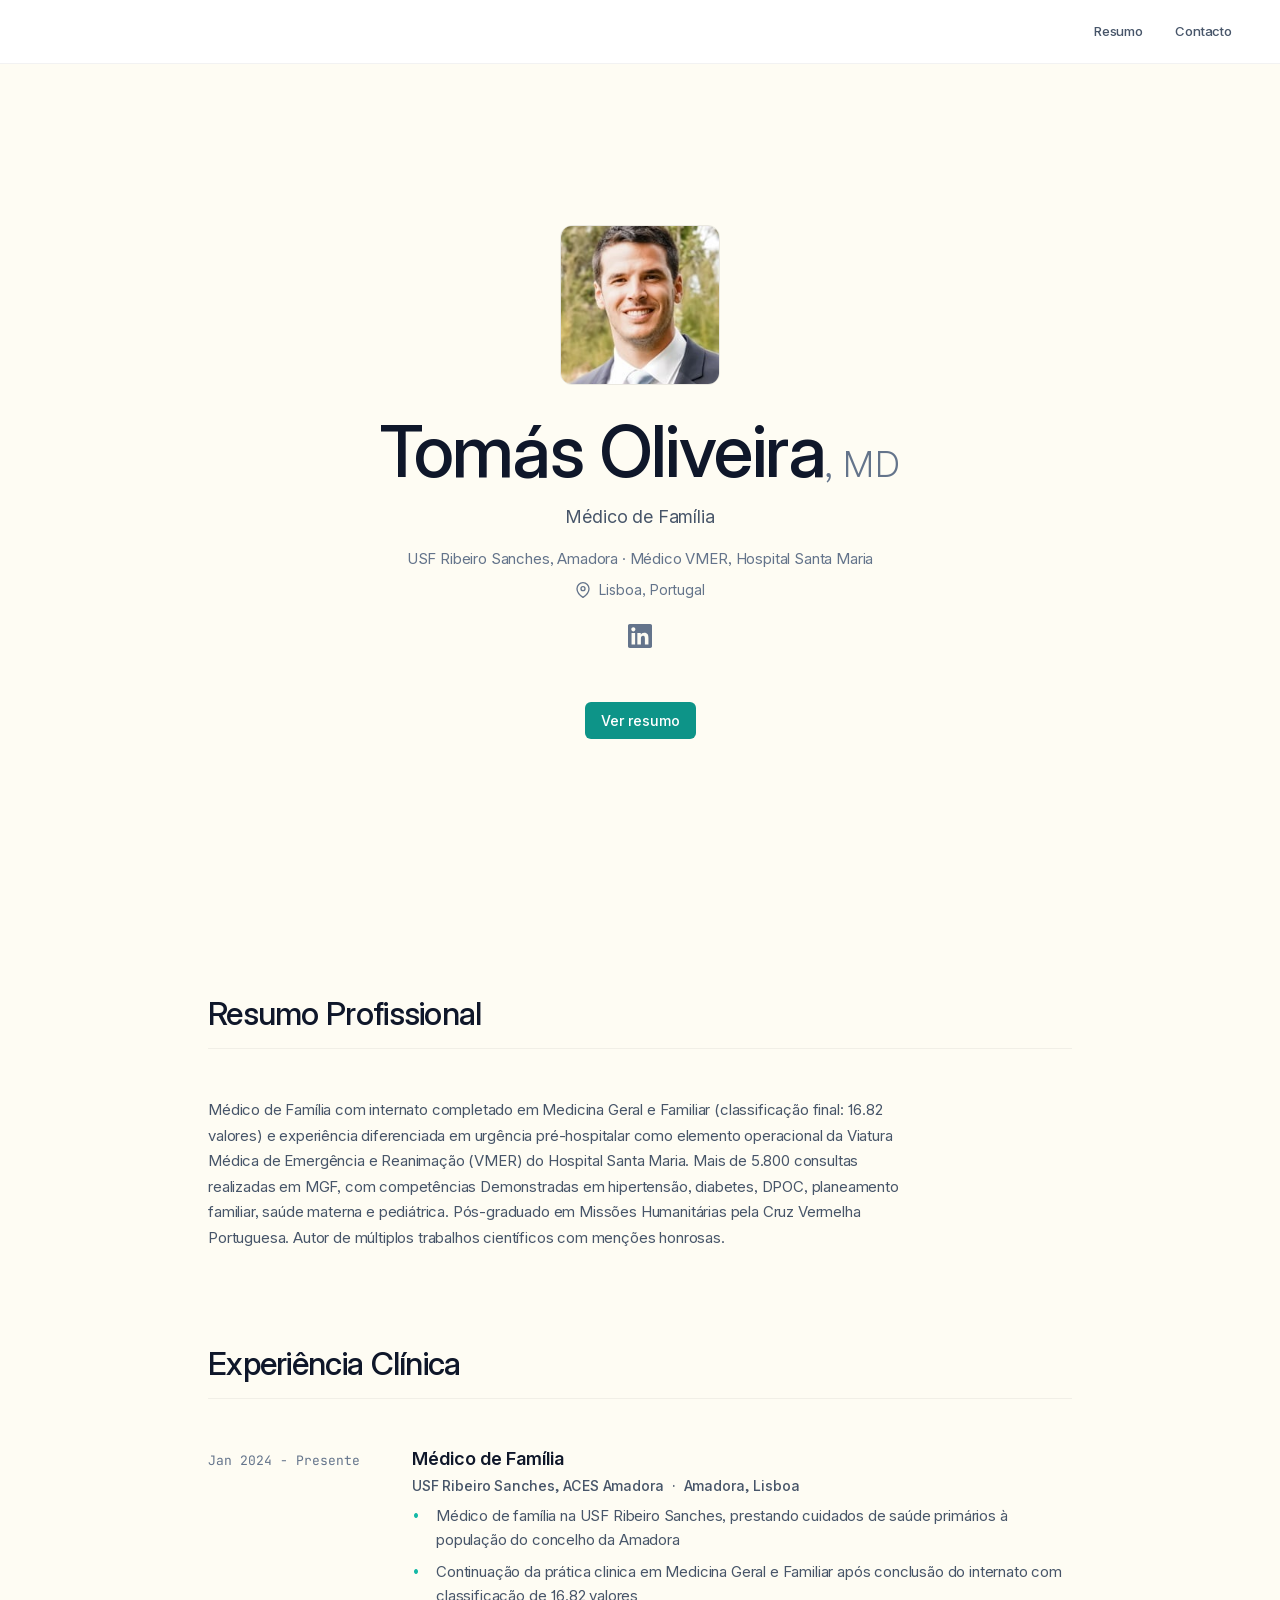
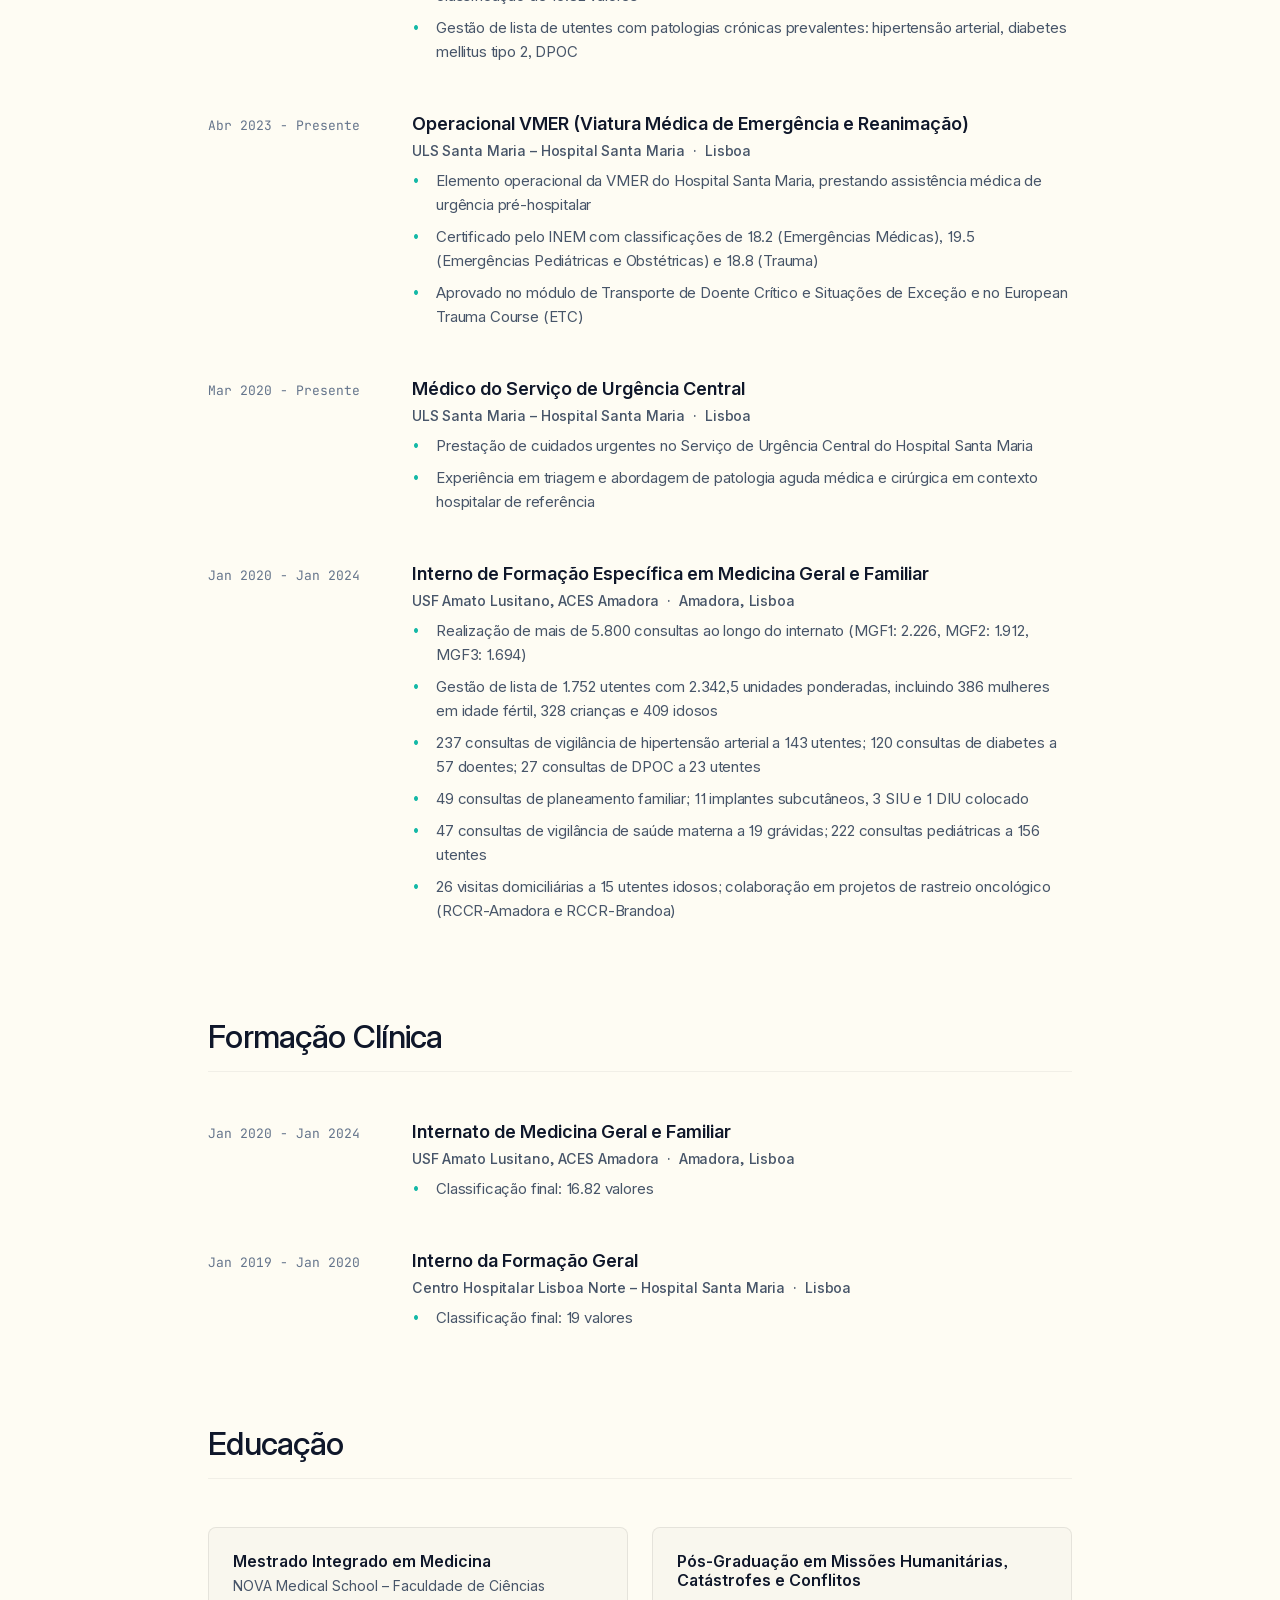
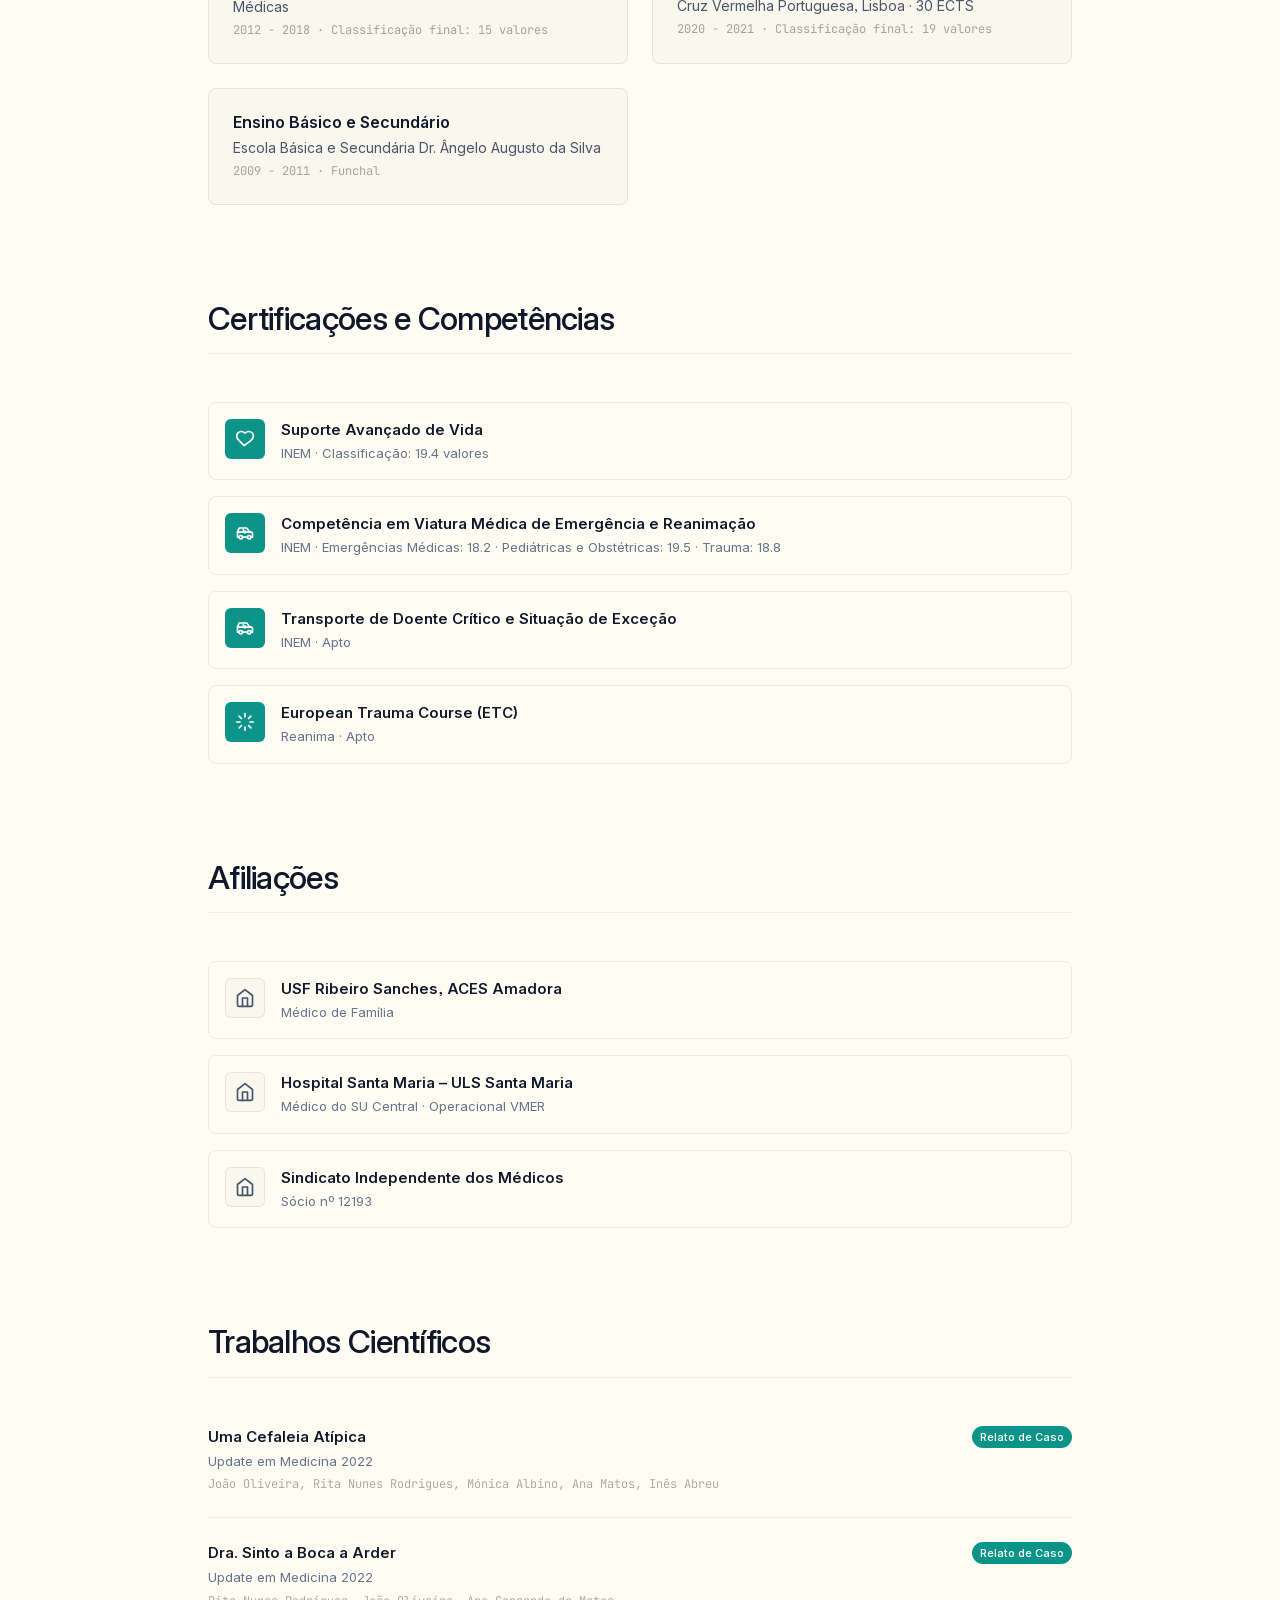
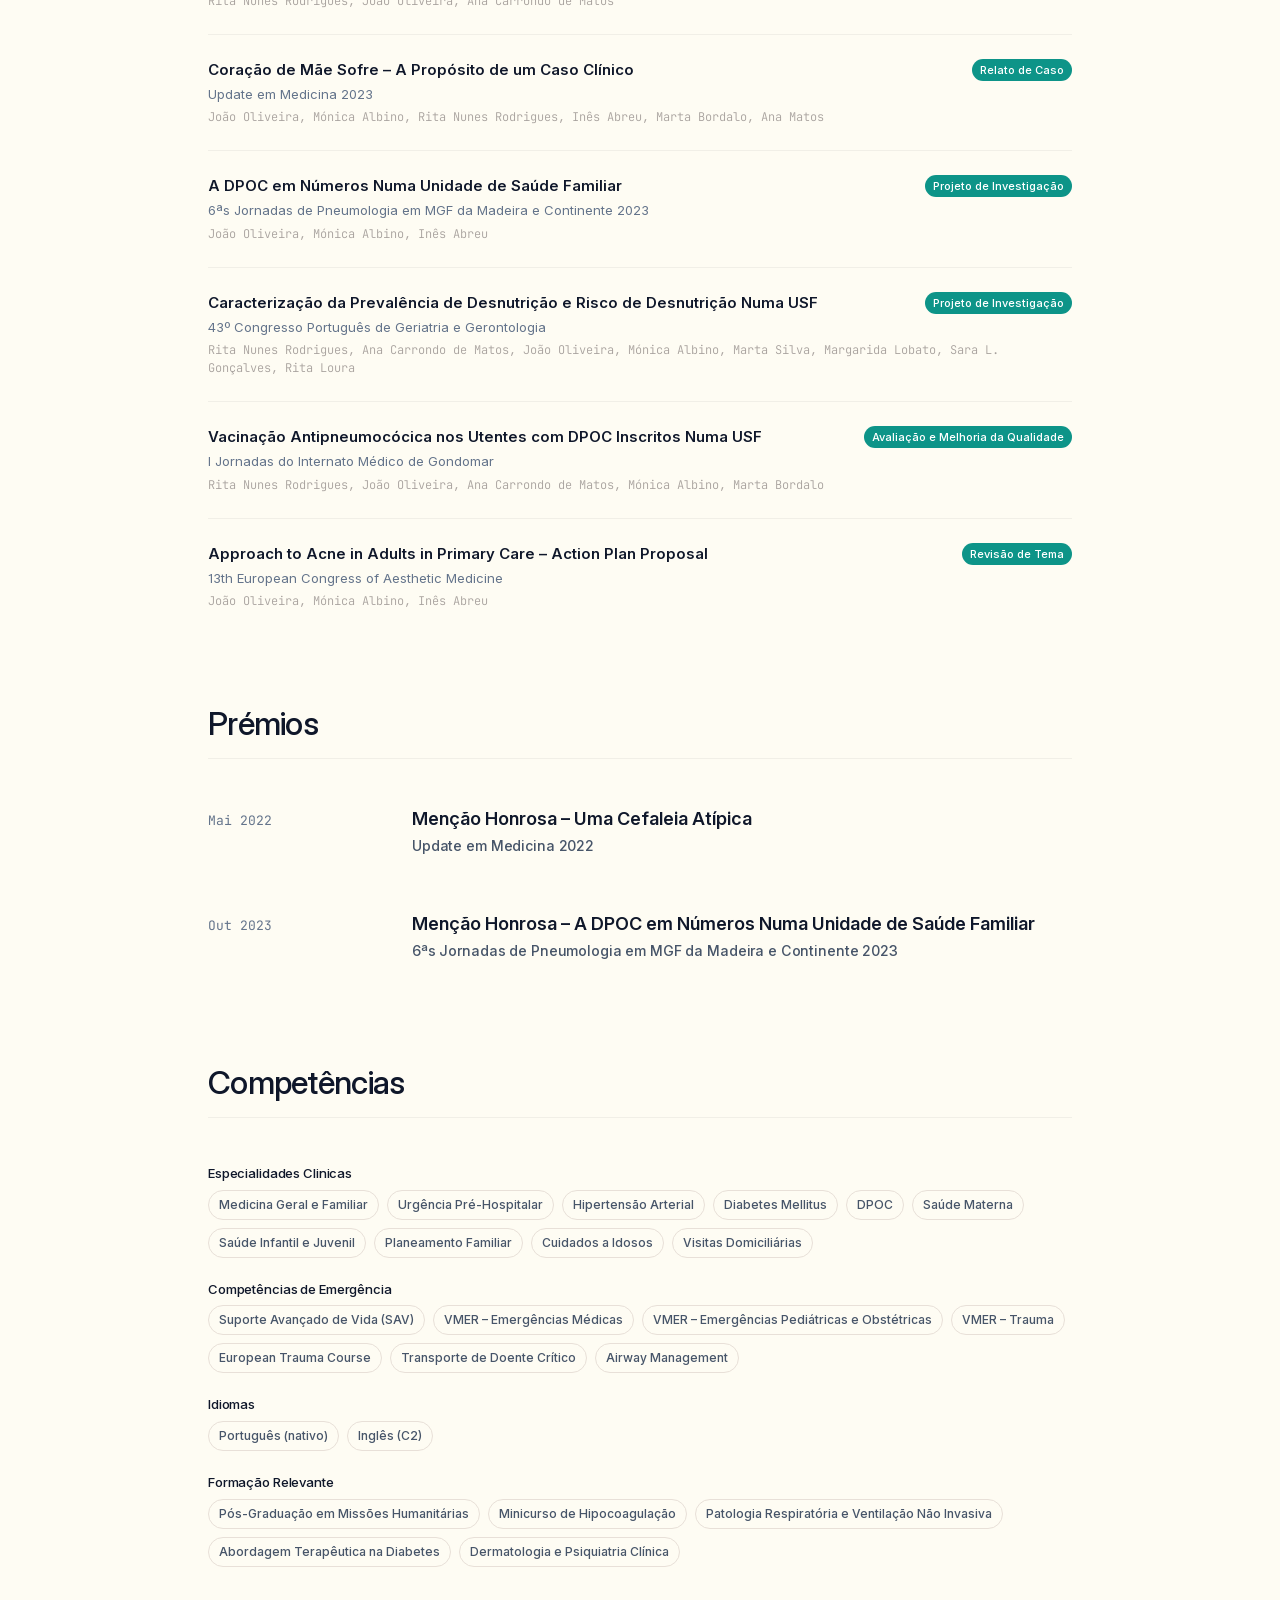
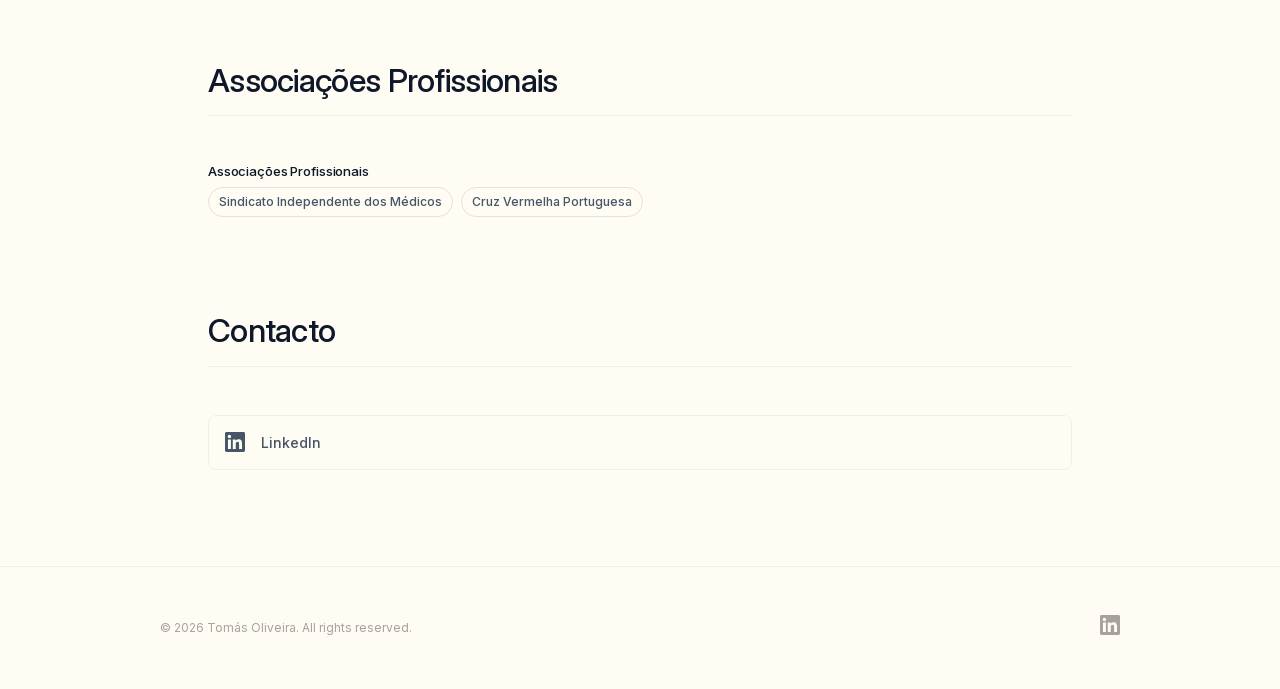
==== index.html @ e5f1d6d7 "deploy: cc058624e154f4383cb683b1520961859eaf0ead" ====
<!doctype html><html lang=pt-pt style="font-feature-settings:'cv01','ss03'"><head><meta name=generator content="Hugo 0.146.0"><meta charset=utf-8><meta name=viewport content="width=device-width,initial-scale=1"><title>Tomás Oliveira</title>
<meta name=description content="Médico de Família · VMER INEM · Hospital Santa Maria"><meta name=theme-color content="#0a0908"><meta property="og:title" content="Tomás Oliveira"><meta property="og:description" content="Médico de Família · VMER INEM · Hospital Santa Maria"><meta property="og:type" content="website"><meta property="og:url" content="https://pmargarido.dev/"><link rel=preload href=/fonts/InterVariable.woff2 as=font type=font/woff2 crossorigin><link rel=preload href=/fonts/JetBrainsMono-Light.woff2 as=font type=font/woff2 crossorigin><link rel=preload href=/fonts/Inter-Light.woff2 as=font type=font/woff2 crossorigin><link rel=stylesheet href=/css/style.css></head><body><a href=#main class=skip-link>Skip to main content</a><header class=navbar role=banner><button class=nav-toggle aria-label="Toggle navigation" aria-expanded=false aria-controls=nav-menu><svg width="24" height="24" viewBox="0 0 24 24" fill="none" stroke="currentcolor" stroke-width="2" stroke-linecap="round"><line x1="3" y1="6" x2="21" y2="6"/><line x1="3" y1="12" x2="21" y2="12"/><line x1="3" y1="18" x2="21" y2="18"/></svg></button><nav id=nav-menu class=nav-links role=navigation aria-label="Main navigation"><a href=/#resume class=nav-link>Resumo</a>
<a href=/#contacto class=nav-link>Contacto</a></nav></header><main id=main><section class=hero><div class=hero-inner><img src=/photo.jpg alt="Tomás Oliveira" class=hero-photo onerror='this.style.display="none",this.nextElementSibling.style.display="flex"'><div class=hero-photo-placeholder style=display:none><svg width="48" height="48" viewBox="0 0 24 24" fill="none" stroke="currentcolor" stroke-width="1.5" stroke-linecap="round" stroke-linejoin="round"><path d="M20 21v-2a4 4 0 00-4-4H8a4 4 0 00-4 4v2"/><circle cx="12" cy="7" r="4"/></svg></div><h1 class=hero-name>Tomás Oliveira<span class=name-credentials>, MD</span></h1><p class=hero-role>Médico de Família</p><p class=hero-tagline>USF Ribeiro Sanches, Amadora · Médico VMER, Hospital Santa Maria</p><p class=hero-location><svg width="16" height="16" viewBox="0 0 24 24" fill="none" stroke="currentcolor" stroke-width="2" stroke-linecap="round" stroke-linejoin="round"><path d="M21 10c0 7-9 13-9 13s-9-6-9-13a9 9 0 0118 0z"/><circle cx="12" cy="10" r="3"/></svg>
<span>Lisboa, Portugal</span></p><div class=hero-social><a href=https://linkedin.com/in/joao-tomas-oliveira class=social-link aria-label=LinkedIn target=_blank rel="noopener noreferrer"><svg width="24" height="24" viewBox="0 0 24 24" fill="currentcolor"><path d="M20.447 20.452h-3.554v-5.569c0-1.328-.027-3.037-1.852-3.037-1.853.0-2.136 1.445-2.136 2.939v5.667H9.351V9h3.414v1.561h.046c.477-.9 1.637-1.85 3.37-1.85 3.601.0 4.267 2.37 4.267 5.455v6.286zM5.337 7.433c-1.144.0-2.063-.926-2.063-2.065.0-1.138.92-2.063 2.063-2.063 1.14.0 2.064.925 2.064 2.063.0 1.139-.925 2.065-2.064 2.065zm1.782 13.019H3.555V9h3.564v11.452zM22.225.0H1.771C.792.0.0.774.0 1.729v20.542C0 23.227.792 24 1.771 24h20.451C23.2 24 24 23.227 24 22.271V1.729C24 .774 23.2.0 22.222.0h.003z"/></svg></a></div><a href=#resume class=btn-primary>Ver resumo</a></div></section><section id=resume class=resume-section><div class=section-block><h2 class=section-heading>Resumo Profissional</h2><div class=summary-block><p>Médico de Família com internato completado em Medicina Geral e Familiar (classificação final: 16.82 valores) e experiência diferenciada em urgência pré-hospitalar como elemento operacional da Viatura Médica de Emergência e Reanimação (VMER) do Hospital Santa Maria. Mais de 5.800 consultas realizadas em MGF, com competências Demonstradas em hipertensão, diabetes, DPOC, planeamento familiar, saúde materna e pediátrica. Pós-graduado em Missões Humanitárias pela Cruz Vermelha Portuguesa. Autor de múltiplos trabalhos científicos com menções honrosas.</p></div></div><div class=section-block><h2 class=section-heading>Experiência Clínica</h2><div class=timeline><div class=timeline-entry><div class=timeline-period>Jan 2024 - Presente</div><div class=timeline-content><h3 class=timeline-title>Médico de Família</h3><p class=timeline-meta>USF Ribeiro Sanches, ACES Amadora<span class=meta-separator>&#183;</span>Amadora, Lisboa</p><ul class=timeline-highlights><li>Médico de família na USF Ribeiro Sanches, prestando cuidados de saúde primários à população do concelho da Amadora</li><li>Continuação da prática clinica em Medicina Geral e Familiar após conclusão do internato com classificação de 16.82 valores</li><li>Gestão de lista de utentes com patologias crónicas prevalentes: hipertensão arterial, diabetes mellitus tipo 2, DPOC</li></ul></div></div><div class=timeline-entry><div class=timeline-period>Abr 2023 - Presente</div><div class=timeline-content><h3 class=timeline-title>Operacional VMER (Viatura Médica de Emergência e Reanimação)</h3><p class=timeline-meta>ULS Santa Maria – Hospital Santa Maria<span class=meta-separator>&#183;</span>Lisboa</p><ul class=timeline-highlights><li>Elemento operacional da VMER do Hospital Santa Maria, prestando assistência médica de urgência pré-hospitalar</li><li>Certificado pelo INEM com classificações de 18.2 (Emergências Médicas), 19.5 (Emergências Pediátricas e Obstétricas) e 18.8 (Trauma)</li><li>Aprovado no módulo de Transporte de Doente Crítico e Situações de Exceção e no European Trauma Course (ETC)</li></ul></div></div><div class=timeline-entry><div class=timeline-period>Mar 2020 - Presente</div><div class=timeline-content><h3 class=timeline-title>Médico do Serviço de Urgência Central</h3><p class=timeline-meta>ULS Santa Maria – Hospital Santa Maria<span class=meta-separator>&#183;</span>Lisboa</p><ul class=timeline-highlights><li>Prestação de cuidados urgentes no Serviço de Urgência Central do Hospital Santa Maria</li><li>Experiência em triagem e abordagem de patologia aguda médica e cirúrgica em contexto hospitalar de referência</li></ul></div></div><div class=timeline-entry><div class=timeline-period>Jan 2020 - Jan 2024</div><div class=timeline-content><h3 class=timeline-title>Interno de Formação Específica em Medicina Geral e Familiar</h3><p class=timeline-meta>USF Amato Lusitano, ACES Amadora<span class=meta-separator>&#183;</span>Amadora, Lisboa</p><ul class=timeline-highlights><li>Realização de mais de 5.800 consultas ao longo do internato (MGF1: 2.226, MGF2: 1.912, MGF3: 1.694)</li><li>Gestão de lista de 1.752 utentes com 2.342,5 unidades ponderadas, incluindo 386 mulheres em idade fértil, 328 crianças e 409 idosos</li><li>237 consultas de vigilância de hipertensão arterial a 143 utentes; 120 consultas de diabetes a 57 doentes; 27 consultas de DPOC a 23 utentes</li><li>49 consultas de planeamento familiar; 11 implantes subcutâneos, 3 SIU e 1 DIU colocado</li><li>47 consultas de vigilância de saúde materna a 19 grávidas; 222 consultas pediátricas a 156 utentes</li><li>26 visitas domiciliárias a 15 utentes idosos; colaboração em projetos de rastreio oncológico (RCCR-Amadora e RCCR-Brandoa)</li></ul></div></div></div></div><div class=section-block><h2 class=section-heading>Formação Clínica</h2><div class=timeline><div class=timeline-entry><div class=timeline-period>Jan 2020 - Jan 2024</div><div class=timeline-content><h3 class=timeline-title>Internato de Medicina Geral e Familiar</h3><p class=timeline-meta>USF Amato Lusitano, ACES Amadora<span class=meta-separator>&#183;</span>Amadora, Lisboa</p><ul class=timeline-highlights><li>Classificação final: 16.82 valores</li></ul></div></div><div class=timeline-entry><div class=timeline-period>Jan 2019 - Jan 2020</div><div class=timeline-content><h3 class=timeline-title>Interno da Formação Geral</h3><p class=timeline-meta>Centro Hospitalar Lisboa Norte – Hospital Santa Maria<span class=meta-separator>&#183;</span>Lisboa</p><ul class=timeline-highlights><li>Classificação final: 19 valores</li></ul></div></div></div></div><div class=section-block><h2 class=section-heading>Educação</h2><div class=education-grid><div class=education-card><h3 class=education-degree>Mestrado Integrado em Medicina</h3><p class=education-school>NOVA Medical School – Faculdade de Ciências Médicas</p><p class=education-year>2012 - 2018 · Classificação final: 15 valores</p></div><div class=education-card><h3 class=education-degree>Pós-Graduação em Missões Humanitárias, Catástrofes e Conflitos</h3><p class=education-school>Cruz Vermelha Portuguesa, Lisboa · 30 ECTS</p><p class=education-year>2020 - 2021 · Classificação final: 19 valores</p></div><div class=education-card><h3 class=education-degree>Ensino Básico e Secundário</h3><p class=education-school>Escola Básica e Secundária Dr. Ângelo Augusto da Silva</p><p class=education-year>2009 - 2011 · Funchal</p></div></div></div><div class=section-block><h2 class=section-heading>Certificações e Competências</h2><div class=certification-list><div class=certification-item><div class=certification-icon><svg width="20" height="20" viewBox="0 0 24 24" fill="none" stroke="currentcolor" stroke-width="2" stroke-linecap="round" stroke-linejoin="round"><path d="M19 14c1.49-1.46 3-3.21 3-5.5A5.5 5.5.0 0016.5 3c-1.74.0-3.41.81-4.5 2.09C10.91 3.81 9.24 3 7.5 3A5.5 5.5.0 002 8.5c0 2.3 1.5 4.05 3 5.5l6 6z"/></svg></div><div class=certification-content><p class=certification-name>Suporte Avançado de Vida</p><p class=certification-detail>INEM · Classificação: 19.4 valores</p></div></div><div class=certification-item><div class=certification-icon><svg width="20" height="20" viewBox="0 0 24 24" fill="none" stroke="currentcolor" stroke-width="2" stroke-linecap="round" stroke-linejoin="round"><path d="M7 17m-2 0a2 2 0 104 0 2 2 0 10-4 0"/><path d="M17 17m-2 0a2 2 0 104 0 2 2 0 10-4 0"/><path d="M5 17H3v-6l2-5h9l4 5h1a2 2 0 012 2v4h-2"/><path d="M9 17h6"/><path d="M3 11h16"/><path d="M10 8v3"/><path d="M12 9.5V12"/></svg></div><div class=certification-content><p class=certification-name>Competência em Viatura Médica de Emergência e Reanimação</p><p class=certification-detail>INEM · Emergências Médicas: 18.2 · Pediátricas e Obstétricas: 19.5 · Trauma: 18.8</p></div></div><div class=certification-item><div class=certification-icon><svg width="20" height="20" viewBox="0 0 24 24" fill="none" stroke="currentcolor" stroke-width="2" stroke-linecap="round" stroke-linejoin="round"><path d="M7 17m-2 0a2 2 0 104 0 2 2 0 10-4 0"/><path d="M17 17m-2 0a2 2 0 104 0 2 2 0 10-4 0"/><path d="M5 17H3v-6l2-5h9l4 5h1a2 2 0 012 2v4h-2"/><path d="M9 17h6"/><path d="M3 11h16"/><path d="M10 8v3"/><path d="M12 9.5V12"/></svg></div><div class=certification-content><p class=certification-name>Transporte de Doente Crítico e Situação de Exceção</p><p class=certification-detail>INEM · Apto</p></div></div><div class=certification-item><div class=certification-icon><svg width="20" height="20" viewBox="0 0 24 24" fill="none" stroke="currentcolor" stroke-width="2" stroke-linecap="round" stroke-linejoin="round"><path d="M12 2v4m0 12v4M4.93 4.93l2.83 2.83m8.48 8.48 2.83 2.83M2 12h4m12 0h4M4.93 19.07l2.83-2.83m8.48-8.48 2.83-2.83"/></svg></div><div class=certification-content><p class=certification-name>European Trauma Course (ETC)</p><p class=certification-detail>Reanima · Apto</p></div></div></div></div><div class=section-block><h2 class=section-heading>Afiliações</h2><div class=affiliation-list><div class=affiliation-item><div class=affiliation-icon><svg width="20" height="20" viewBox="0 0 24 24" fill="none" stroke="currentcolor" stroke-width="2" stroke-linecap="round" stroke-linejoin="round"><path d="M3 9l9-7 9 7v11a2 2 0 01-2 2H5a2 2 0 01-2-2z"/><polyline points="9 22 9 12 15 12 15 22"/></svg></div><div class=affiliation-content><p class=affiliation-name>USF Ribeiro Sanches, ACES Amadora</p><p class=affiliation-role>Médico de Família</p></div></div><div class=affiliation-item><div class=affiliation-icon><svg width="20" height="20" viewBox="0 0 24 24" fill="none" stroke="currentcolor" stroke-width="2" stroke-linecap="round" stroke-linejoin="round"><path d="M3 9l9-7 9 7v11a2 2 0 01-2 2H5a2 2 0 01-2-2z"/><polyline points="9 22 9 12 15 12 15 22"/></svg></div><div class=affiliation-content><p class=affiliation-name>Hospital Santa Maria – ULS Santa Maria</p><p class=affiliation-role>Médico do SU Central · Operacional VMER</p></div></div><div class=affiliation-item><div class=affiliation-icon><svg width="20" height="20" viewBox="0 0 24 24" fill="none" stroke="currentcolor" stroke-width="2" stroke-linecap="round" stroke-linejoin="round"><path d="M3 9l9-7 9 7v11a2 2 0 01-2 2H5a2 2 0 01-2-2z"/><polyline points="9 22 9 12 15 12 15 22"/></svg></div><div class=affiliation-content><p class=affiliation-name>Sindicato Independente dos Médicos</p><p class=affiliation-role>Sócio nº 12193</p></div></div></div></div><div class=section-block><h2 class=section-heading>Trabalhos Científicos</h2><div class=publication-list><div class=publication-entry><div class=publication-header><h3 class=publication-title>Uma Cefaleia Atípica</h3><span class=publication-type>Relato de Caso</span></div><p class=publication-meta>Update em Medicina 2022</p><p class=publication-authors>João Oliveira, Rita Nunes Rodrigues, Mónica Albino, Ana Matos, Inês Abreu</p></div><div class=publication-entry><div class=publication-header><h3 class=publication-title>Dra. Sinto a Boca a Arder</h3><span class=publication-type>Relato de Caso</span></div><p class=publication-meta>Update em Medicina 2022</p><p class=publication-authors>Rita Nunes Rodrigues, João Oliveira, Ana Carrondo de Matos</p></div><div class=publication-entry><div class=publication-header><h3 class=publication-title>Coração de Mãe Sofre – A Propósito de um Caso Clínico</h3><span class=publication-type>Relato de Caso</span></div><p class=publication-meta>Update em Medicina 2023</p><p class=publication-authors>João Oliveira, Mónica Albino, Rita Nunes Rodrigues, Inês Abreu, Marta Bordalo, Ana Matos</p></div><div class=publication-entry><div class=publication-header><h3 class=publication-title>A DPOC em Números Numa Unidade de Saúde Familiar</h3><span class=publication-type>Projeto de Investigação</span></div><p class=publication-meta>6ªs Jornadas de Pneumologia em MGF da Madeira e Continente 2023</p><p class=publication-authors>João Oliveira, Mónica Albino, Inês Abreu</p></div><div class=publication-entry><div class=publication-header><h3 class=publication-title>Caracterização da Prevalência de Desnutrição e Risco de Desnutrição Numa USF</h3><span class=publication-type>Projeto de Investigação</span></div><p class=publication-meta>43º Congresso Português de Geriatria e Gerontologia</p><p class=publication-authors>Rita Nunes Rodrigues, Ana Carrondo de Matos, João Oliveira, Mónica Albino, Marta Silva, Margarida Lobato, Sara L. Gonçalves, Rita Loura</p></div><div class=publication-entry><div class=publication-header><h3 class=publication-title>Vacinação Antipneumocócica nos Utentes com DPOC Inscritos Numa USF</h3><span class=publication-type>Avaliação e Melhoria da Qualidade</span></div><p class=publication-meta>I Jornadas do Internato Médico de Gondomar</p><p class=publication-authors>Rita Nunes Rodrigues, João Oliveira, Ana Carrondo de Matos, Mónica Albino, Marta Bordalo</p></div><div class=publication-entry><div class=publication-header><h3 class=publication-title>Approach to Acne in Adults in Primary Care – Action Plan Proposal</h3><span class=publication-type>Revisão de Tema</span></div><p class=publication-meta>13th European Congress of Aesthetic Medicine</p><p class=publication-authors>João Oliveira, Mónica Albino, Inês Abreu</p></div></div></div><div class=section-block><h2 class=section-heading>Prémios</h2><div class=timeline><div class=timeline-entry><div class=timeline-period>Mai 2022</div><div class=timeline-content><h3 class=timeline-title>Menção Honrosa – Uma Cefaleia Atípica</h3><p class=timeline-meta>Update em Medicina 2022</p></div></div><div class=timeline-entry><div class=timeline-period>Out 2023</div><div class=timeline-content><h3 class=timeline-title>Menção Honrosa – A DPOC em Números Numa Unidade de Saúde Familiar</h3><p class=timeline-meta>6ªs Jornadas de Pneumologia em MGF da Madeira e Continente 2023</p></div></div></div></div><div class=section-block><h2 class=section-heading>Competências</h2><div class=skills-groups><div class=skill-group><h3 class=skill-category-heading>Especialidades Clinicas</h3><div class=skill-category-tags><span class=skill-tag>Medicina Geral e Familiar</span>
<span class=skill-tag>Urgência Pré-Hospitalar</span>
<span class=skill-tag>Hipertensão Arterial</span>
<span class=skill-tag>Diabetes Mellitus</span>
<span class=skill-tag>DPOC</span>
<span class=skill-tag>Saúde Materna</span>
<span class=skill-tag>Saúde Infantil e Juvenil</span>
<span class=skill-tag>Planeamento Familiar</span>
<span class=skill-tag>Cuidados a Idosos</span>
<span class=skill-tag>Visitas Domiciliárias</span></div></div><div class=skill-group><h3 class=skill-category-heading>Competências de Emergência</h3><div class=skill-category-tags><span class=skill-tag>Suporte Avançado de Vida (SAV)</span>
<span class=skill-tag>VMER – Emergências Médicas</span>
<span class=skill-tag>VMER – Emergências Pediátricas e Obstétricas</span>
<span class=skill-tag>VMER – Trauma</span>
<span class=skill-tag>European Trauma Course</span>
<span class=skill-tag>Transporte de Doente Crítico</span>
<span class=skill-tag>Airway Management</span></div></div><div class=skill-group><h3 class=skill-category-heading>Idiomas</h3><div class=skill-category-tags><span class=skill-tag>Português (nativo)</span>
<span class=skill-tag>Inglês (C2)</span></div></div><div class=skill-group><h3 class=skill-category-heading>Formação Relevante</h3><div class=skill-category-tags><span class=skill-tag>Pós-Graduação em Missões Humanitárias</span>
<span class=skill-tag>Minicurso de Hipocoagulação</span>
<span class=skill-tag>Patologia Respiratória e Ventilação Não Invasiva</span>
<span class=skill-tag>Abordagem Terapêutica na Diabetes</span>
<span class=skill-tag>Dermatologia e Psiquiatria Clínica</span></div></div></div></div><div class=section-block><h2 class=section-heading>Associações Profissionais</h2><div class=skills-groups><div class=skill-group><h3 class=skill-category-heading>Associações Profissionais</h3><div class=skill-category-tags><span class=skill-tag>Sindicato Independente dos Médicos</span>
<span class=skill-tag>Cruz Vermelha Portuguesa</span></div></div></div></div><div id=contacto class=section-block><h2 class=section-heading>Contacto</h2><div class=contact-links><a href=https://linkedin.com/in/joao-tomas-oliveira class=contact-item target=_blank rel="noopener noreferrer"><svg width="20" height="20" viewBox="0 0 24 24" fill="currentcolor"><path d="M20.447 20.452h-3.554v-5.569c0-1.328-.027-3.037-1.852-3.037-1.853.0-2.136 1.445-2.136 2.939v5.667H9.351V9h3.414v1.561h.046c.477-.9 1.637-1.85 3.37-1.85 3.601.0 4.267 2.37 4.267 5.455v6.286zM5.337 7.433c-1.144.0-2.063-.926-2.063-2.065.0-1.138.92-2.063 2.063-2.063 1.14.0 2.064.925 2.064 2.063.0 1.139-.925 2.065-2.064 2.065zm1.782 13.019H3.555V9h3.564v11.452zM22.225.0H1.771C.792.0.0.774.0 1.729v20.542C0 23.227.792 24 1.771 24h20.451C23.2 24 24 23.227 24 22.271V1.729C24 .774 23.2.0 22.222.0h.003z"/></svg>
<span>LinkedIn</span></a></div></div></section></main><footer class=footer role=contentinfo><div class=footer-inner><p class=footer-copy>&copy; 2026 Tomás Oliveira. All rights reserved.</p><div class=footer-social><a href=https://linkedin.com/in/joao-tomas-oliveira class=footer-link aria-label=LinkedIn target=_blank rel="noopener noreferrer"><svg width="20" height="20" viewBox="0 0 24 24" fill="currentcolor"><path d="M20.447 20.452h-3.554v-5.569c0-1.328-.027-3.037-1.852-3.037-1.853.0-2.136 1.445-2.136 2.939v5.667H9.351V9h3.414v1.561h.046c.477-.9 1.637-1.85 3.37-1.85 3.601.0 4.267 2.37 4.267 5.455v6.286zM5.337 7.433c-1.144.0-2.063-.926-2.063-2.065.0-1.138.92-2.063 2.063-2.063 1.14.0 2.064.925 2.064 2.063.0 1.139-.925 2.065-2.064 2.065zm1.782 13.019H3.555V9h3.564v11.452zM22.225.0H1.771C.792.0.0.774.0 1.729v20.542C0 23.227.792 24 1.771 24h20.451C23.2 24 24 23.227 24 22.271V1.729C24 .774 23.2.0 22.222.0h.003z"/></svg></a></div></div></footer><script>document.querySelector(".nav-toggle").addEventListener("click",function(){var e=document.getElementById("nav-menu"),t=this.getAttribute("aria-expanded")==="true";this.setAttribute("aria-expanded",!t),e.classList.toggle("active")})</script></body></html>
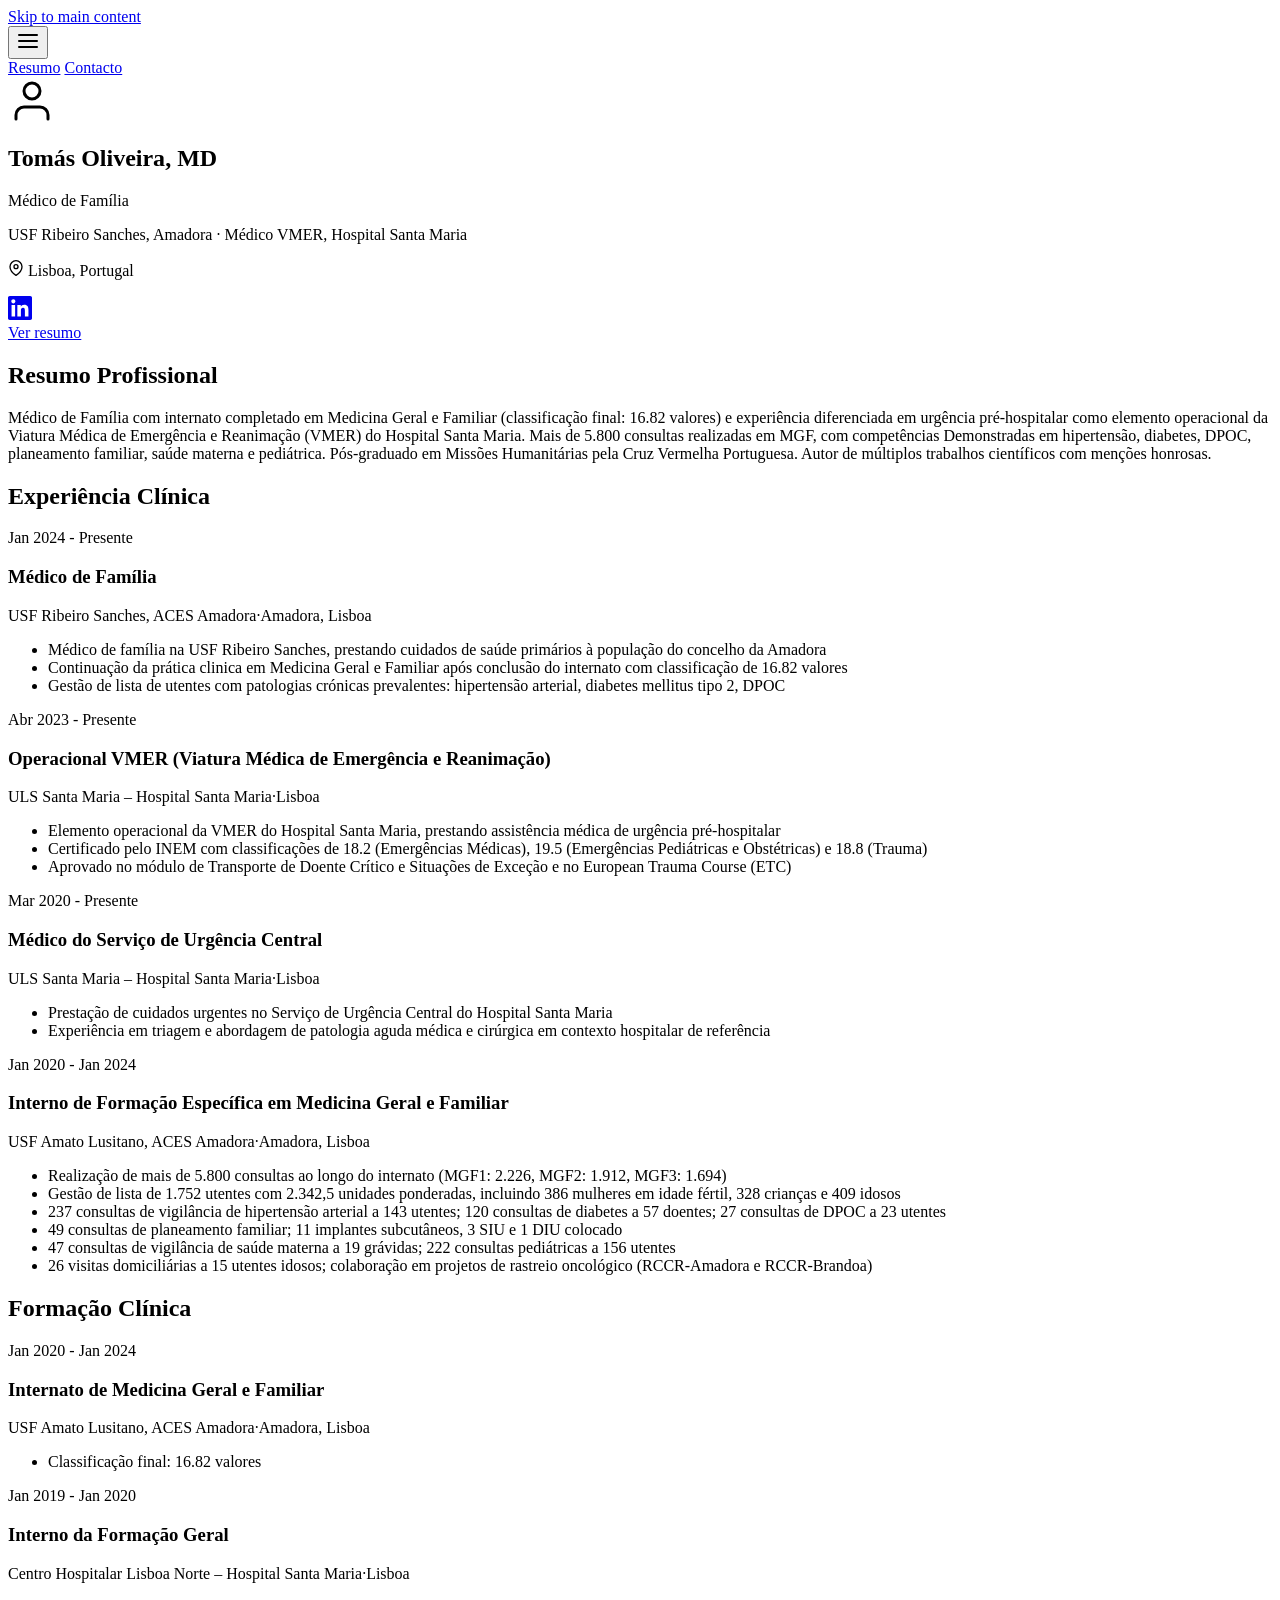
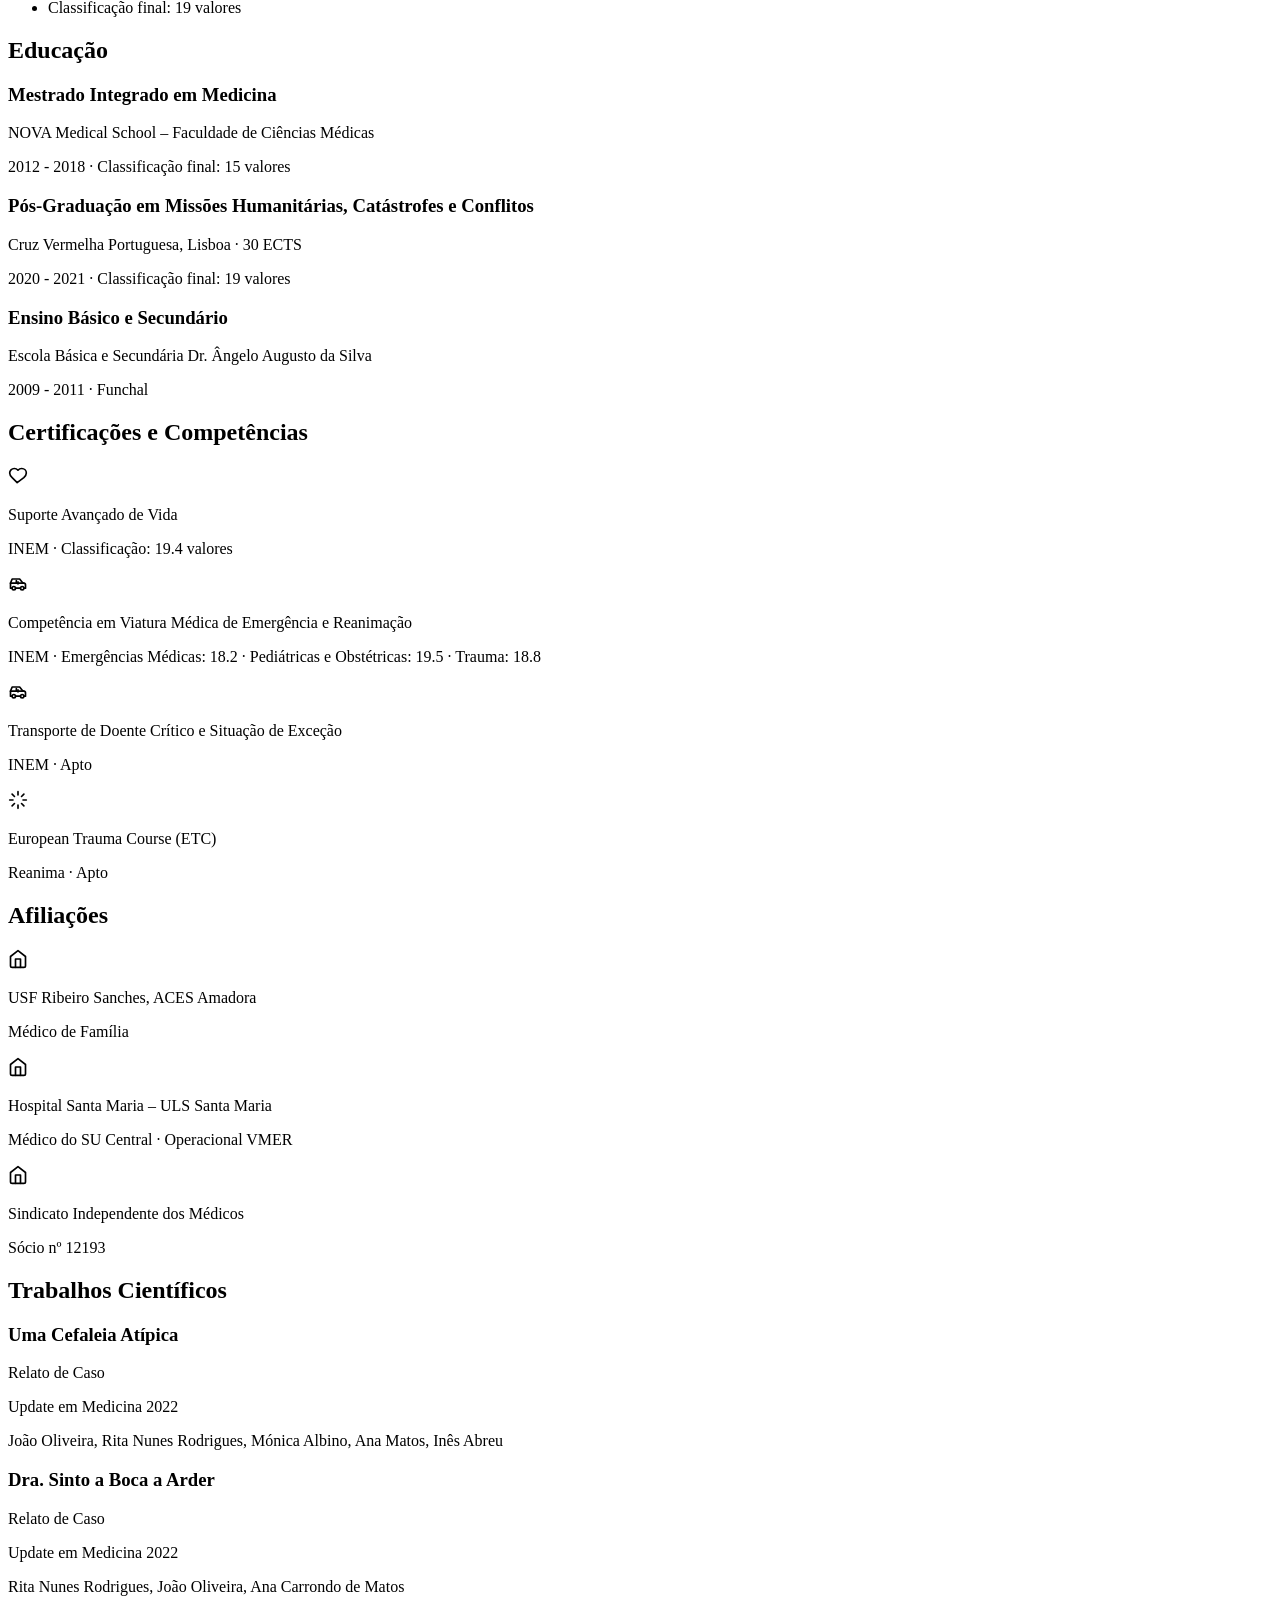
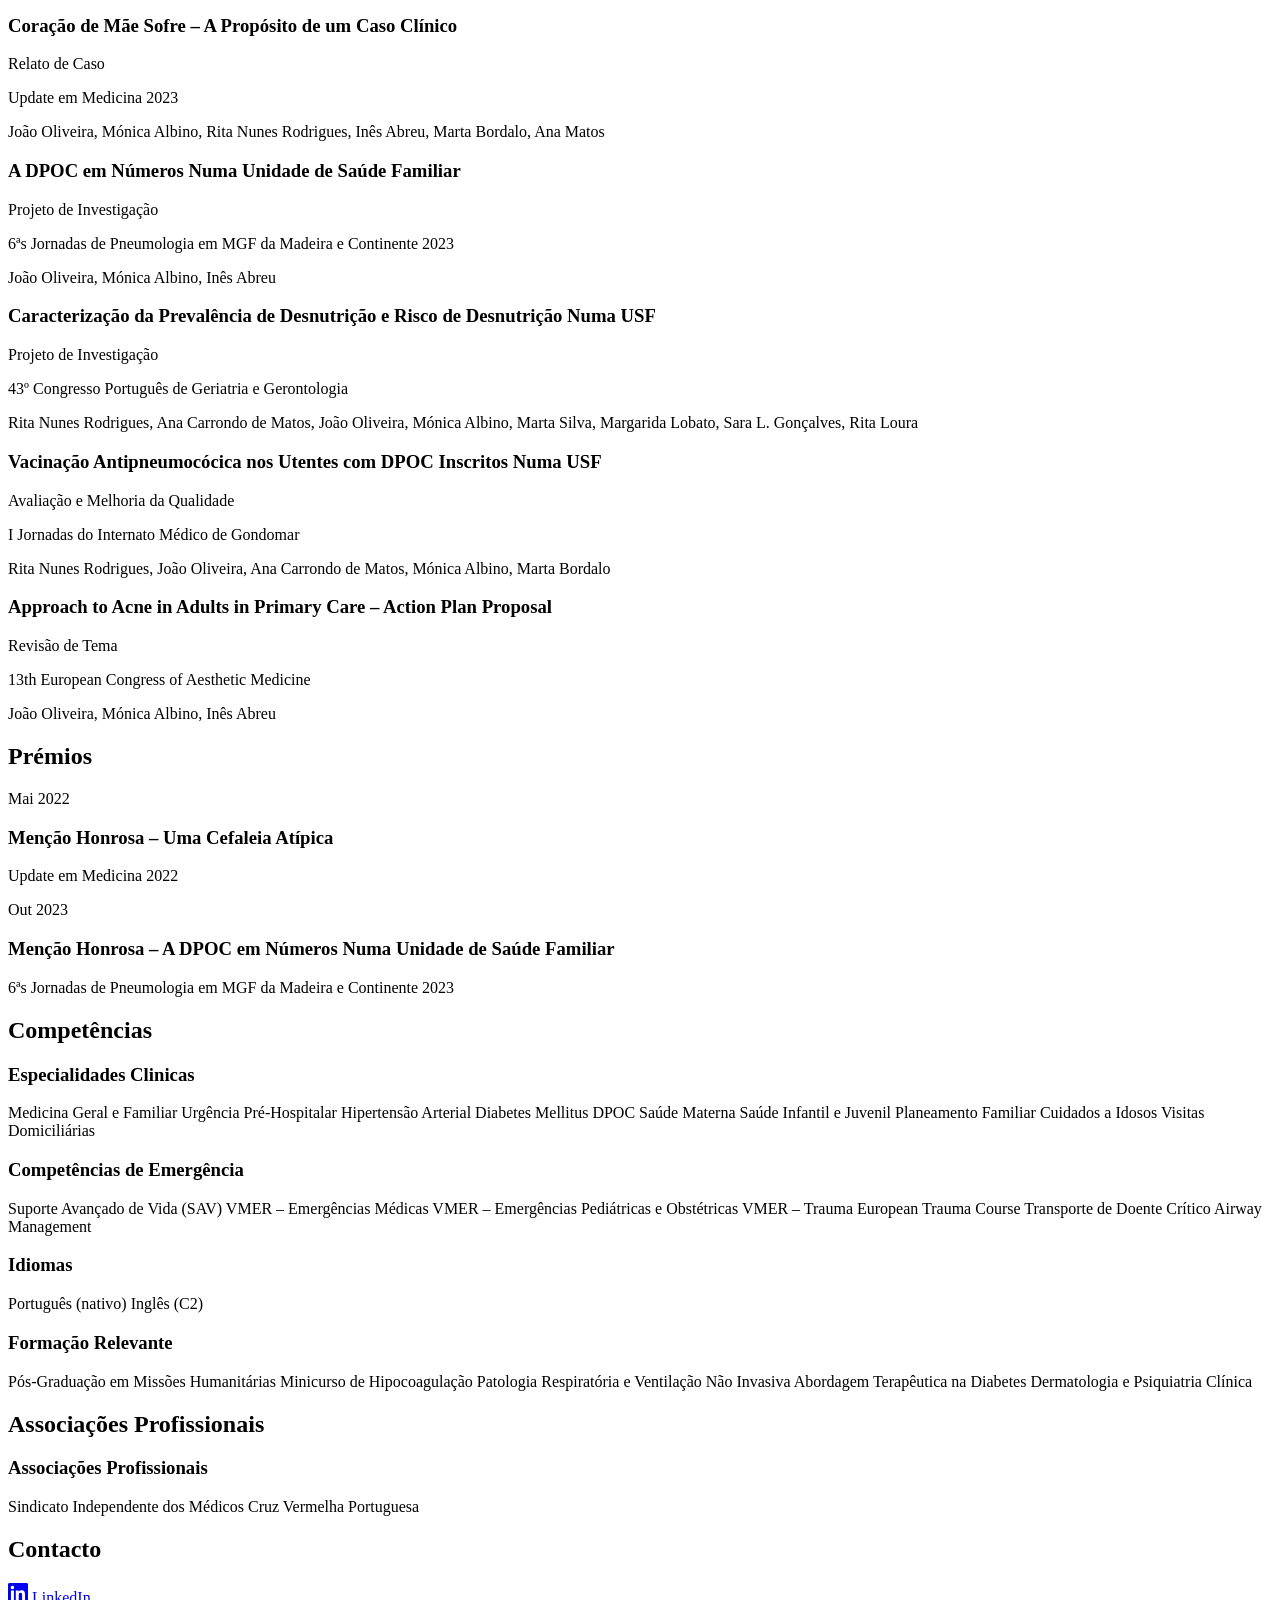
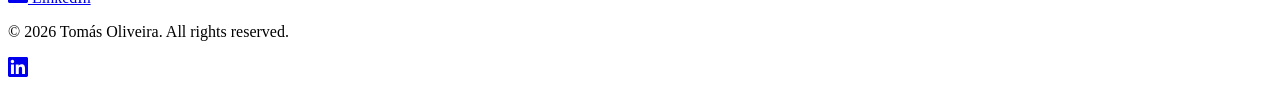
==== commit 79fea4ba: "deploy: 386f59a1b9dfe6b105398a7fcf3b56d174665bf5" ====
--- a/index.html
+++ b/index.html
@@ -1,6 +1,6 @@
 <!doctype html><html lang=pt-pt style="font-feature-settings:'cv01','ss03'"><head><meta name=generator content="Hugo 0.146.0"><meta charset=utf-8><meta name=viewport content="width=device-width,initial-scale=1"><title>Tomás Oliveira</title>
-<meta name=description content="Médico de Família · VMER INEM · Hospital Santa Maria"><meta name=theme-color content="#0a0908"><meta property="og:title" content="Tomás Oliveira"><meta property="og:description" content="Médico de Família · VMER INEM · Hospital Santa Maria"><meta property="og:type" content="website"><meta property="og:url" content="https://pmargarido.dev/"><link rel=preload href=/fonts/InterVariable.woff2 as=font type=font/woff2 crossorigin><link rel=preload href=/fonts/JetBrainsMono-Light.woff2 as=font type=font/woff2 crossorigin><link rel=preload href=/fonts/Inter-Light.woff2 as=font type=font/woff2 crossorigin><link rel=stylesheet href=/css/style.css></head><body><a href=#main class=skip-link>Skip to main content</a><header class=navbar role=banner><button class=nav-toggle aria-label="Toggle navigation" aria-expanded=false aria-controls=nav-menu><svg width="24" height="24" viewBox="0 0 24 24" fill="none" stroke="currentcolor" stroke-width="2" stroke-linecap="round"><line x1="3" y1="6" x2="21" y2="6"/><line x1="3" y1="12" x2="21" y2="12"/><line x1="3" y1="18" x2="21" y2="18"/></svg></button><nav id=nav-menu class=nav-links role=navigation aria-label="Main navigation"><a href=/#resume class=nav-link>Resumo</a>
-<a href=/#contacto class=nav-link>Contacto</a></nav></header><main id=main><section class=hero><div class=hero-inner><img src=/photo.jpg alt="Tomás Oliveira" class=hero-photo onerror='this.style.display="none",this.nextElementSibling.style.display="flex"'><div class=hero-photo-placeholder style=display:none><svg width="48" height="48" viewBox="0 0 24 24" fill="none" stroke="currentcolor" stroke-width="1.5" stroke-linecap="round" stroke-linejoin="round"><path d="M20 21v-2a4 4 0 00-4-4H8a4 4 0 00-4 4v2"/><circle cx="12" cy="7" r="4"/></svg></div><h1 class=hero-name>Tomás Oliveira<span class=name-credentials>, MD</span></h1><p class=hero-role>Médico de Família</p><p class=hero-tagline>USF Ribeiro Sanches, Amadora · Médico VMER, Hospital Santa Maria</p><p class=hero-location><svg width="16" height="16" viewBox="0 0 24 24" fill="none" stroke="currentcolor" stroke-width="2" stroke-linecap="round" stroke-linejoin="round"><path d="M21 10c0 7-9 13-9 13s-9-6-9-13a9 9 0 0118 0z"/><circle cx="12" cy="10" r="3"/></svg>
+<meta name=description content="Médico de Família · VMER INEM · Hospital Santa Maria"><meta name=theme-color content="#0a0908"><meta property="og:title" content="Tomás Oliveira"><meta property="og:description" content="Médico de Família · VMER INEM · Hospital Santa Maria"><meta property="og:type" content="website"><meta property="og:url" content="https://ptmargarido.github.io/tomas-md-webpage/"><link rel=preload href=/tomas-md-webpage/fonts/InterVariable.woff2 as=font type=font/woff2 crossorigin><link rel=preload href=/tomas-md-webpage/fonts/JetBrainsMono-Light.woff2 as=font type=font/woff2 crossorigin><link rel=preload href=/tomas-md-webpage/fonts/Inter-Light.woff2 as=font type=font/woff2 crossorigin><link rel=stylesheet href=/tomas-md-webpage/css/style.css></head><body><a href=#main class=skip-link>Skip to main content</a><header class=navbar role=banner><button class=nav-toggle aria-label="Toggle navigation" aria-expanded=false aria-controls=nav-menu><svg width="24" height="24" viewBox="0 0 24 24" fill="none" stroke="currentcolor" stroke-width="2" stroke-linecap="round"><line x1="3" y1="6" x2="21" y2="6"/><line x1="3" y1="12" x2="21" y2="12"/><line x1="3" y1="18" x2="21" y2="18"/></svg></button><nav id=nav-menu class=nav-links role=navigation aria-label="Main navigation"><a href=/tomas-md-webpage/#resume class=nav-link>Resumo</a>
+<a href=/tomas-md-webpage/#contacto class=nav-link>Contacto</a></nav></header><main id=main><section class=hero><div class=hero-inner><img src=/tomas-md-webpage/photo.jpg alt="Tomás Oliveira" class=hero-photo onerror='this.style.display="none",this.nextElementSibling.style.display="flex"'><div class=hero-photo-placeholder style=display:none><svg width="48" height="48" viewBox="0 0 24 24" fill="none" stroke="currentcolor" stroke-width="1.5" stroke-linecap="round" stroke-linejoin="round"><path d="M20 21v-2a4 4 0 00-4-4H8a4 4 0 00-4 4v2"/><circle cx="12" cy="7" r="4"/></svg></div><h1 class=hero-name>Tomás Oliveira<span class=name-credentials>, MD</span></h1><p class=hero-role>Médico de Família</p><p class=hero-tagline>USF Ribeiro Sanches, Amadora · Médico VMER, Hospital Santa Maria</p><p class=hero-location><svg width="16" height="16" viewBox="0 0 24 24" fill="none" stroke="currentcolor" stroke-width="2" stroke-linecap="round" stroke-linejoin="round"><path d="M21 10c0 7-9 13-9 13s-9-6-9-13a9 9 0 0118 0z"/><circle cx="12" cy="10" r="3"/></svg>
 <span>Lisboa, Portugal</span></p><div class=hero-social><a href=https://linkedin.com/in/joao-tomas-oliveira class=social-link aria-label=LinkedIn target=_blank rel="noopener noreferrer"><svg width="24" height="24" viewBox="0 0 24 24" fill="currentcolor"><path d="M20.447 20.452h-3.554v-5.569c0-1.328-.027-3.037-1.852-3.037-1.853.0-2.136 1.445-2.136 2.939v5.667H9.351V9h3.414v1.561h.046c.477-.9 1.637-1.85 3.37-1.85 3.601.0 4.267 2.37 4.267 5.455v6.286zM5.337 7.433c-1.144.0-2.063-.926-2.063-2.065.0-1.138.92-2.063 2.063-2.063 1.14.0 2.064.925 2.064 2.063.0 1.139-.925 2.065-2.064 2.065zm1.782 13.019H3.555V9h3.564v11.452zM22.225.0H1.771C.792.0.0.774.0 1.729v20.542C0 23.227.792 24 1.771 24h20.451C23.2 24 24 23.227 24 22.271V1.729C24 .774 23.2.0 22.222.0h.003z"/></svg></a></div><a href=#resume class=btn-primary>Ver resumo</a></div></section><section id=resume class=resume-section><div class=section-block><h2 class=section-heading>Resumo Profissional</h2><div class=summary-block><p>Médico de Família com internato completado em Medicina Geral e Familiar (classificação final: 16.82 valores) e experiência diferenciada em urgência pré-hospitalar como elemento operacional da Viatura Médica de Emergência e Reanimação (VMER) do Hospital Santa Maria. Mais de 5.800 consultas realizadas em MGF, com competências Demonstradas em hipertensão, diabetes, DPOC, planeamento familiar, saúde materna e pediátrica. Pós-graduado em Missões Humanitárias pela Cruz Vermelha Portuguesa. Autor de múltiplos trabalhos científicos com menções honrosas.</p></div></div><div class=section-block><h2 class=section-heading>Experiência Clínica</h2><div class=timeline><div class=timeline-entry><div class=timeline-period>Jan 2024 - Presente</div><div class=timeline-content><h3 class=timeline-title>Médico de Família</h3><p class=timeline-meta>USF Ribeiro Sanches, ACES Amadora<span class=meta-separator>&#183;</span>Amadora, Lisboa</p><ul class=timeline-highlights><li>Médico de família na USF Ribeiro Sanches, prestando cuidados de saúde primários à população do concelho da Amadora</li><li>Continuação da prática clinica em Medicina Geral e Familiar após conclusão do internato com classificação de 16.82 valores</li><li>Gestão de lista de utentes com patologias crónicas prevalentes: hipertensão arterial, diabetes mellitus tipo 2, DPOC</li></ul></div></div><div class=timeline-entry><div class=timeline-period>Abr 2023 - Presente</div><div class=timeline-content><h3 class=timeline-title>Operacional VMER (Viatura Médica de Emergência e Reanimação)</h3><p class=timeline-meta>ULS Santa Maria – Hospital Santa Maria<span class=meta-separator>&#183;</span>Lisboa</p><ul class=timeline-highlights><li>Elemento operacional da VMER do Hospital Santa Maria, prestando assistência médica de urgência pré-hospitalar</li><li>Certificado pelo INEM com classificações de 18.2 (Emergências Médicas), 19.5 (Emergências Pediátricas e Obstétricas) e 18.8 (Trauma)</li><li>Aprovado no módulo de Transporte de Doente Crítico e Situações de Exceção e no European Trauma Course (ETC)</li></ul></div></div><div class=timeline-entry><div class=timeline-period>Mar 2020 - Presente</div><div class=timeline-content><h3 class=timeline-title>Médico do Serviço de Urgência Central</h3><p class=timeline-meta>ULS Santa Maria – Hospital Santa Maria<span class=meta-separator>&#183;</span>Lisboa</p><ul class=timeline-highlights><li>Prestação de cuidados urgentes no Serviço de Urgência Central do Hospital Santa Maria</li><li>Experiência em triagem e abordagem de patologia aguda médica e cirúrgica em contexto hospitalar de referência</li></ul></div></div><div class=timeline-entry><div class=timeline-period>Jan 2020 - Jan 2024</div><div class=timeline-content><h3 class=timeline-title>Interno de Formação Específica em Medicina Geral e Familiar</h3><p class=timeline-meta>USF Amato Lusitano, ACES Amadora<span class=meta-separator>&#183;</span>Amadora, Lisboa</p><ul class=timeline-highlights><li>Realização de mais de 5.800 consultas ao longo do internato (MGF1: 2.226, MGF2: 1.912, MGF3: 1.694)</li><li>Gestão de lista de 1.752 utentes com 2.342,5 unidades ponderadas, incluindo 386 mulheres em idade fértil, 328 crianças e 409 idosos</li><li>237 consultas de vigilância de hipertensão arterial a 143 utentes; 120 consultas de diabetes a 57 doentes; 27 consultas de DPOC a 23 utentes</li><li>49 consultas de planeamento familiar; 11 implantes subcutâneos, 3 SIU e 1 DIU colocado</li><li>47 consultas de vigilância de saúde materna a 19 grávidas; 222 consultas pediátricas a 156 utentes</li><li>26 visitas domiciliárias a 15 utentes idosos; colaboração em projetos de rastreio oncológico (RCCR-Amadora e RCCR-Brandoa)</li></ul></div></div></div></div><div class=section-block><h2 class=section-heading>Formação Clínica</h2><div class=timeline><div class=timeline-entry><div class=timeline-period>Jan 2020 - Jan 2024</div><div class=timeline-content><h3 class=timeline-title>Internato de Medicina Geral e Familiar</h3><p class=timeline-meta>USF Amato Lusitano, ACES Amadora<span class=meta-separator>&#183;</span>Amadora, Lisboa</p><ul class=timeline-highlights><li>Classificação final: 16.82 valores</li></ul></div></div><div class=timeline-entry><div class=timeline-period>Jan 2019 - Jan 2020</div><div class=timeline-content><h3 class=timeline-title>Interno da Formação Geral</h3><p class=timeline-meta>Centro Hospitalar Lisboa Norte – Hospital Santa Maria<span class=meta-separator>&#183;</span>Lisboa</p><ul class=timeline-highlights><li>Classificação final: 19 valores</li></ul></div></div></div></div><div class=section-block><h2 class=section-heading>Educação</h2><div class=education-grid><div class=education-card><h3 class=education-degree>Mestrado Integrado em Medicina</h3><p class=education-school>NOVA Medical School – Faculdade de Ciências Médicas</p><p class=education-year>2012 - 2018 · Classificação final: 15 valores</p></div><div class=education-card><h3 class=education-degree>Pós-Graduação em Missões Humanitárias, Catástrofes e Conflitos</h3><p class=education-school>Cruz Vermelha Portuguesa, Lisboa · 30 ECTS</p><p class=education-year>2020 - 2021 · Classificação final: 19 valores</p></div><div class=education-card><h3 class=education-degree>Ensino Básico e Secundário</h3><p class=education-school>Escola Básica e Secundária Dr. Ângelo Augusto da Silva</p><p class=education-year>2009 - 2011 · Funchal</p></div></div></div><div class=section-block><h2 class=section-heading>Certificações e Competências</h2><div class=certification-list><div class=certification-item><div class=certification-icon><svg width="20" height="20" viewBox="0 0 24 24" fill="none" stroke="currentcolor" stroke-width="2" stroke-linecap="round" stroke-linejoin="round"><path d="M19 14c1.49-1.46 3-3.21 3-5.5A5.5 5.5.0 0016.5 3c-1.74.0-3.41.81-4.5 2.09C10.91 3.81 9.24 3 7.5 3A5.5 5.5.0 002 8.5c0 2.3 1.5 4.05 3 5.5l6 6z"/></svg></div><div class=certification-content><p class=certification-name>Suporte Avançado de Vida</p><p class=certification-detail>INEM · Classificação: 19.4 valores</p></div></div><div class=certification-item><div class=certification-icon><svg width="20" height="20" viewBox="0 0 24 24" fill="none" stroke="currentcolor" stroke-width="2" stroke-linecap="round" stroke-linejoin="round"><path d="M7 17m-2 0a2 2 0 104 0 2 2 0 10-4 0"/><path d="M17 17m-2 0a2 2 0 104 0 2 2 0 10-4 0"/><path d="M5 17H3v-6l2-5h9l4 5h1a2 2 0 012 2v4h-2"/><path d="M9 17h6"/><path d="M3 11h16"/><path d="M10 8v3"/><path d="M12 9.5V12"/></svg></div><div class=certification-content><p class=certification-name>Competência em Viatura Médica de Emergência e Reanimação</p><p class=certification-detail>INEM · Emergências Médicas: 18.2 · Pediátricas e Obstétricas: 19.5 · Trauma: 18.8</p></div></div><div class=certification-item><div class=certification-icon><svg width="20" height="20" viewBox="0 0 24 24" fill="none" stroke="currentcolor" stroke-width="2" stroke-linecap="round" stroke-linejoin="round"><path d="M7 17m-2 0a2 2 0 104 0 2 2 0 10-4 0"/><path d="M17 17m-2 0a2 2 0 104 0 2 2 0 10-4 0"/><path d="M5 17H3v-6l2-5h9l4 5h1a2 2 0 012 2v4h-2"/><path d="M9 17h6"/><path d="M3 11h16"/><path d="M10 8v3"/><path d="M12 9.5V12"/></svg></div><div class=certification-content><p class=certification-name>Transporte de Doente Crítico e Situação de Exceção</p><p class=certification-detail>INEM · Apto</p></div></div><div class=certification-item><div class=certification-icon><svg width="20" height="20" viewBox="0 0 24 24" fill="none" stroke="currentcolor" stroke-width="2" stroke-linecap="round" stroke-linejoin="round"><path d="M12 2v4m0 12v4M4.93 4.93l2.83 2.83m8.48 8.48 2.83 2.83M2 12h4m12 0h4M4.93 19.07l2.83-2.83m8.48-8.48 2.83-2.83"/></svg></div><div class=certification-content><p class=certification-name>European Trauma Course (ETC)</p><p class=certification-detail>Reanima · Apto</p></div></div></div></div><div class=section-block><h2 class=section-heading>Afiliações</h2><div class=affiliation-list><div class=affiliation-item><div class=affiliation-icon><svg width="20" height="20" viewBox="0 0 24 24" fill="none" stroke="currentcolor" stroke-width="2" stroke-linecap="round" stroke-linejoin="round"><path d="M3 9l9-7 9 7v11a2 2 0 01-2 2H5a2 2 0 01-2-2z"/><polyline points="9 22 9 12 15 12 15 22"/></svg></div><div class=affiliation-content><p class=affiliation-name>USF Ribeiro Sanches, ACES Amadora</p><p class=affiliation-role>Médico de Família</p></div></div><div class=affiliation-item><div class=affiliation-icon><svg width="20" height="20" viewBox="0 0 24 24" fill="none" stroke="currentcolor" stroke-width="2" stroke-linecap="round" stroke-linejoin="round"><path d="M3 9l9-7 9 7v11a2 2 0 01-2 2H5a2 2 0 01-2-2z"/><polyline points="9 22 9 12 15 12 15 22"/></svg></div><div class=affiliation-content><p class=affiliation-name>Hospital Santa Maria – ULS Santa Maria</p><p class=affiliation-role>Médico do SU Central · Operacional VMER</p></div></div><div class=affiliation-item><div class=affiliation-icon><svg width="20" height="20" viewBox="0 0 24 24" fill="none" stroke="currentcolor" stroke-width="2" stroke-linecap="round" stroke-linejoin="round"><path d="M3 9l9-7 9 7v11a2 2 0 01-2 2H5a2 2 0 01-2-2z"/><polyline points="9 22 9 12 15 12 15 22"/></svg></div><div class=affiliation-content><p class=affiliation-name>Sindicato Independente dos Médicos</p><p class=affiliation-role>Sócio nº 12193</p></div></div></div></div><div class=section-block><h2 class=section-heading>Trabalhos Científicos</h2><div class=publication-list><div class=publication-entry><div class=publication-header><h3 class=publication-title>Uma Cefaleia Atípica</h3><span class=publication-type>Relato de Caso</span></div><p class=publication-meta>Update em Medicina 2022</p><p class=publication-authors>João Oliveira, Rita Nunes Rodrigues, Mónica Albino, Ana Matos, Inês Abreu</p></div><div class=publication-entry><div class=publication-header><h3 class=publication-title>Dra. Sinto a Boca a Arder</h3><span class=publication-type>Relato de Caso</span></div><p class=publication-meta>Update em Medicina 2022</p><p class=publication-authors>Rita Nunes Rodrigues, João Oliveira, Ana Carrondo de Matos</p></div><div class=publication-entry><div class=publication-header><h3 class=publication-title>Coração de Mãe Sofre – A Propósito de um Caso Clínico</h3><span class=publication-type>Relato de Caso</span></div><p class=publication-meta>Update em Medicina 2023</p><p class=publication-authors>João Oliveira, Mónica Albino, Rita Nunes Rodrigues, Inês Abreu, Marta Bordalo, Ana Matos</p></div><div class=publication-entry><div class=publication-header><h3 class=publication-title>A DPOC em Números Numa Unidade de Saúde Familiar</h3><span class=publication-type>Projeto de Investigação</span></div><p class=publication-meta>6ªs Jornadas de Pneumologia em MGF da Madeira e Continente 2023</p><p class=publication-authors>João Oliveira, Mónica Albino, Inês Abreu</p></div><div class=publication-entry><div class=publication-header><h3 class=publication-title>Caracterização da Prevalência de Desnutrição e Risco de Desnutrição Numa USF</h3><span class=publication-type>Projeto de Investigação</span></div><p class=publication-meta>43º Congresso Português de Geriatria e Gerontologia</p><p class=publication-authors>Rita Nunes Rodrigues, Ana Carrondo de Matos, João Oliveira, Mónica Albino, Marta Silva, Margarida Lobato, Sara L. Gonçalves, Rita Loura</p></div><div class=publication-entry><div class=publication-header><h3 class=publication-title>Vacinação Antipneumocócica nos Utentes com DPOC Inscritos Numa USF</h3><span class=publication-type>Avaliação e Melhoria da Qualidade</span></div><p class=publication-meta>I Jornadas do Internato Médico de Gondomar</p><p class=publication-authors>Rita Nunes Rodrigues, João Oliveira, Ana Carrondo de Matos, Mónica Albino, Marta Bordalo</p></div><div class=publication-entry><div class=publication-header><h3 class=publication-title>Approach to Acne in Adults in Primary Care – Action Plan Proposal</h3><span class=publication-type>Revisão de Tema</span></div><p class=publication-meta>13th European Congress of Aesthetic Medicine</p><p class=publication-authors>João Oliveira, Mónica Albino, Inês Abreu</p></div></div></div><div class=section-block><h2 class=section-heading>Prémios</h2><div class=timeline><div class=timeline-entry><div class=timeline-period>Mai 2022</div><div class=timeline-content><h3 class=timeline-title>Menção Honrosa – Uma Cefaleia Atípica</h3><p class=timeline-meta>Update em Medicina 2022</p></div></div><div class=timeline-entry><div class=timeline-period>Out 2023</div><div class=timeline-content><h3 class=timeline-title>Menção Honrosa – A DPOC em Números Numa Unidade de Saúde Familiar</h3><p class=timeline-meta>6ªs Jornadas de Pneumologia em MGF da Madeira e Continente 2023</p></div></div></div></div><div class=section-block><h2 class=section-heading>Competências</h2><div class=skills-groups><div class=skill-group><h3 class=skill-category-heading>Especialidades Clinicas</h3><div class=skill-category-tags><span class=skill-tag>Medicina Geral e Familiar</span>
 <span class=skill-tag>Urgência Pré-Hospitalar</span>
 <span class=skill-tag>Hipertensão Arterial</span>
